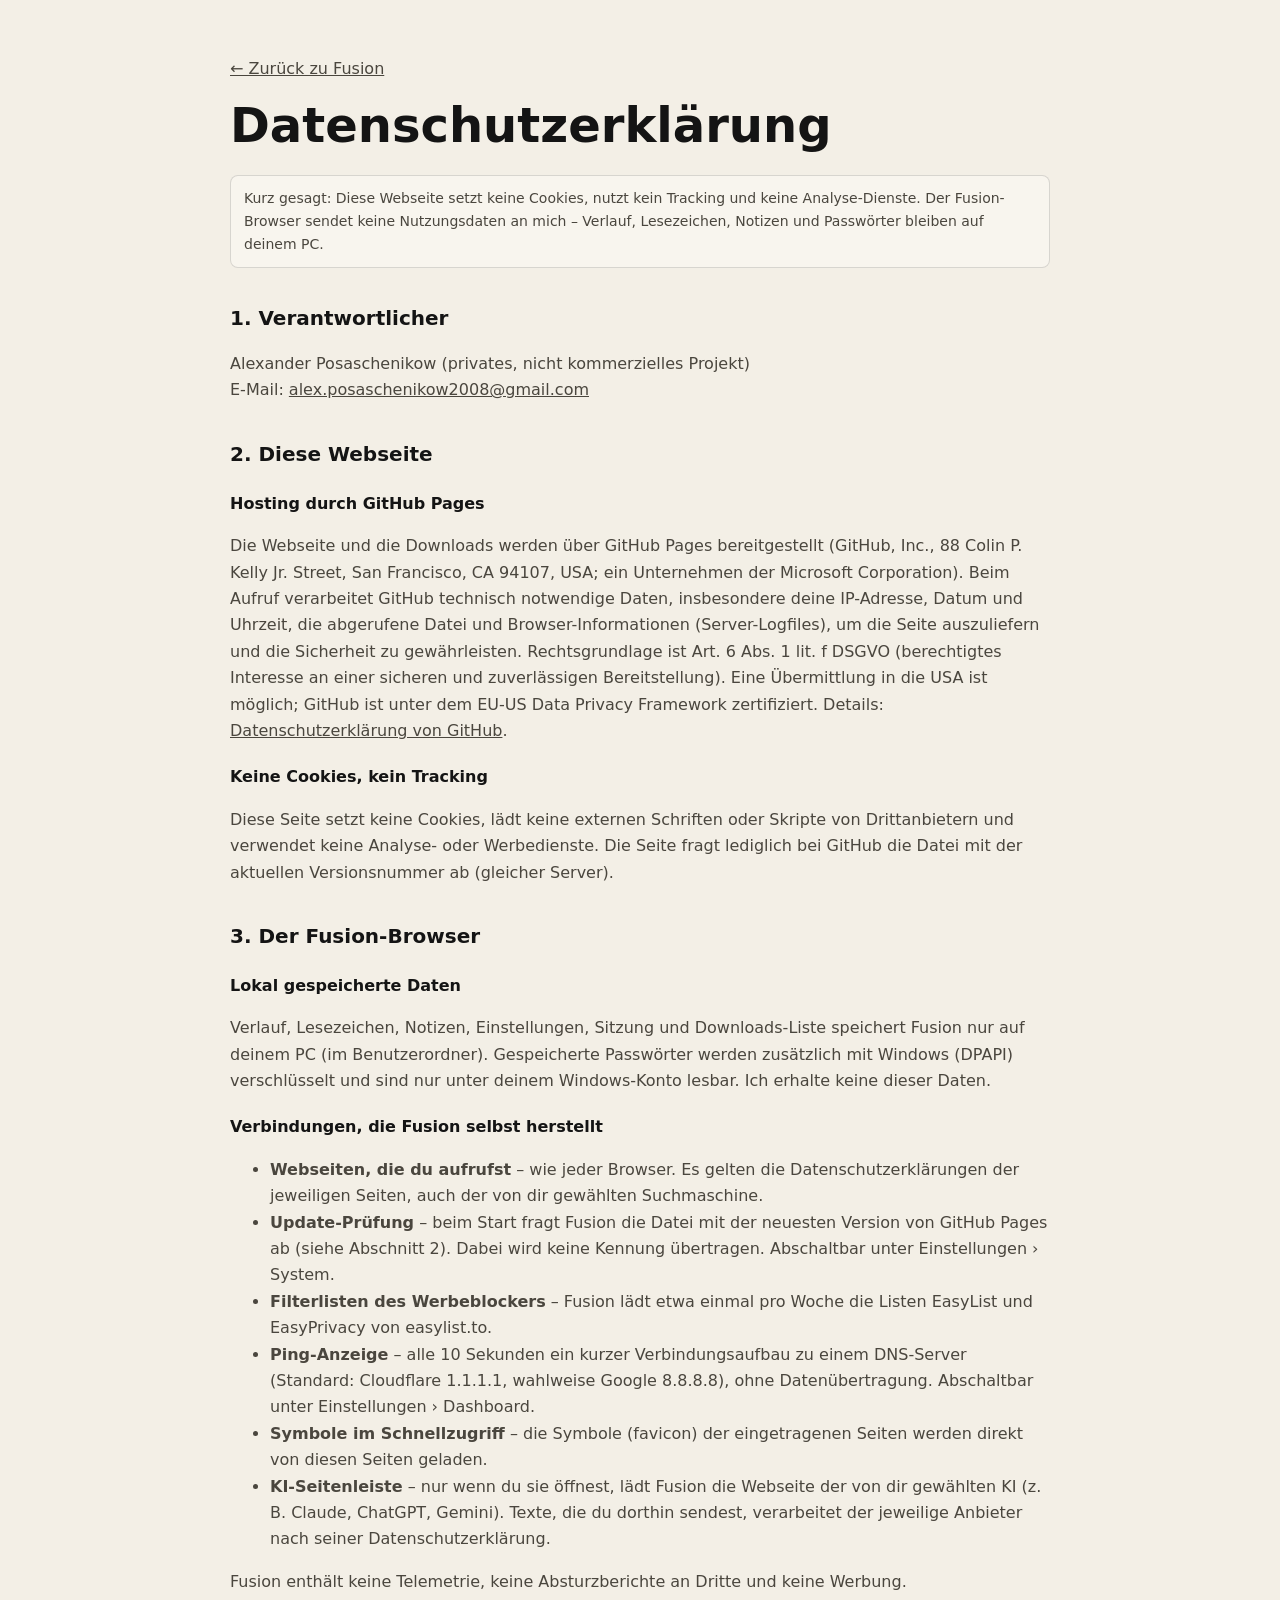
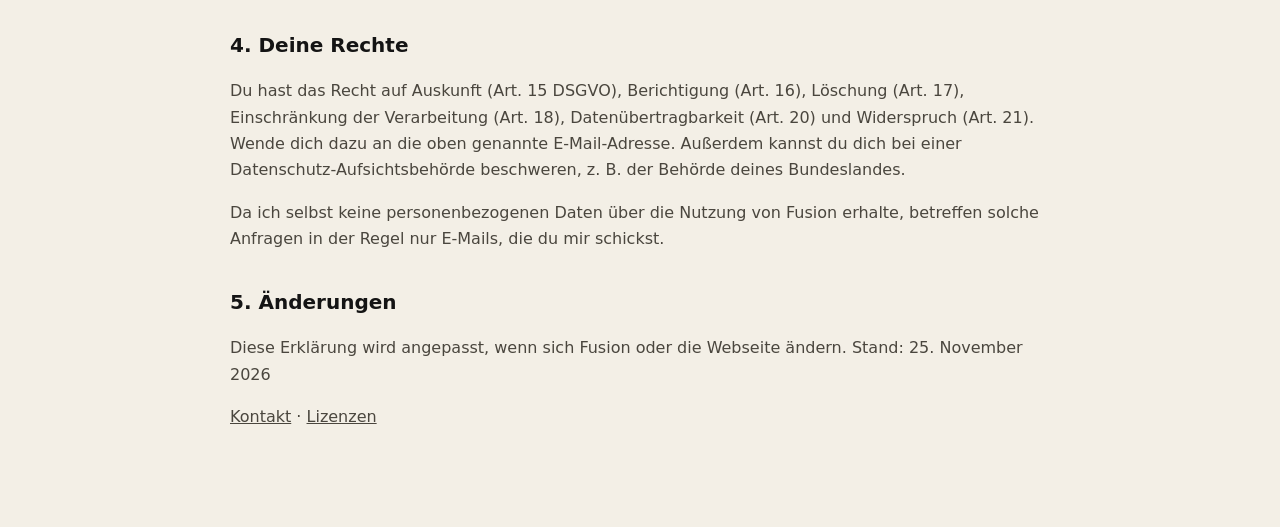
==== datenschutz.html @ 2f81d72d "Fusion Browser 0.5.0: neuer Name, automatische Updates, Kontakt/Datenschutz/Lizenzen" ====
<!doctype html>
<html lang="de">
<head>
<meta charset="utf-8" />
<meta name="viewport" content="width=device-width, initial-scale=1" />
<title>Datenschutz – Fusion Browser</title>
<meta name="robots" content="noindex" />
<link rel="icon" href="assets/favicon.png" />
<link rel="stylesheet" href="legal.css" />
</head>
<body>
<main class="legal">
  <p><a href="./">← Zurück zu Fusion</a></p>
  <h1>Datenschutzerklärung</h1>

  <p class="note">
    Kurz gesagt: Diese Webseite setzt keine Cookies, nutzt kein Tracking und keine Analyse-Dienste.
    Der Fusion-Browser sendet keine Nutzungsdaten an mich – Verlauf, Lesezeichen, Notizen und
    Passwörter bleiben auf deinem PC.
  </p>

  <h2>1. Verantwortlicher</h2>
  <p>
    Alexander Posaschenikow (privates, nicht kommerzielles Projekt)<br />
    E-Mail: <a href="mailto:alex.posaschenikow2008@gmail.com">alex.posaschenikow2008@gmail.com</a>
  </p>

  <h2>2. Diese Webseite</h2>
  <h3>Hosting durch GitHub Pages</h3>
  <p>
    Die Webseite und die Downloads werden über GitHub Pages bereitgestellt (GitHub, Inc., 88 Colin P.
    Kelly Jr. Street, San Francisco, CA 94107, USA; ein Unternehmen der Microsoft Corporation). Beim
    Aufruf verarbeitet GitHub technisch notwendige Daten, insbesondere deine IP-Adresse, Datum und
    Uhrzeit, die abgerufene Datei und Browser-Informationen (Server-Logfiles), um die Seite
    auszuliefern und die Sicherheit zu gewährleisten. Rechtsgrundlage ist Art. 6 Abs. 1 lit. f DSGVO
    (berechtigtes Interesse an einer sicheren und zuverlässigen Bereitstellung). Eine Übermittlung in
    die USA ist möglich; GitHub ist unter dem EU-US Data Privacy Framework zertifiziert. Details:
    <a href="https://docs.github.com/de/site-policy/privacy-policies/github-general-privacy-statement">Datenschutzerklärung von GitHub</a>.
  </p>
  <h3>Keine Cookies, kein Tracking</h3>
  <p>
    Diese Seite setzt keine Cookies, lädt keine externen Schriften oder Skripte von Drittanbietern und
    verwendet keine Analyse- oder Werbedienste. Die Seite fragt lediglich bei GitHub die Datei mit der
    aktuellen Versionsnummer ab (gleicher Server).
  </p>

  <h2>3. Der Fusion-Browser</h2>
  <h3>Lokal gespeicherte Daten</h3>
  <p>
    Verlauf, Lesezeichen, Notizen, Einstellungen, Sitzung und Downloads-Liste speichert Fusion nur auf
    deinem PC (im Benutzerordner). Gespeicherte Passwörter werden zusätzlich mit Windows (DPAPI)
    verschlüsselt und sind nur unter deinem Windows-Konto lesbar. Ich erhalte keine dieser Daten.
  </p>
  <h3>Verbindungen, die Fusion selbst herstellt</h3>
  <ul>
    <li>
      <b>Webseiten, die du aufrufst</b> – wie jeder Browser. Es gelten die Datenschutzerklärungen der
      jeweiligen Seiten, auch der von dir gewählten Suchmaschine.
    </li>
    <li>
      <b>Update-Prüfung</b> – beim Start fragt Fusion die Datei mit der neuesten Version von
      GitHub Pages ab (siehe Abschnitt 2). Dabei wird keine Kennung übertragen. Abschaltbar unter
      Einstellungen › System.
    </li>
    <li>
      <b>Filterlisten des Werbeblockers</b> – Fusion lädt etwa einmal pro Woche die Listen EasyList und
      EasyPrivacy von easylist.to.
    </li>
    <li>
      <b>Ping-Anzeige</b> – alle 10 Sekunden ein kurzer Verbindungsaufbau zu einem DNS-Server
      (Standard: Cloudflare 1.1.1.1, wahlweise Google 8.8.8.8), ohne Datenübertragung. Abschaltbar
      unter Einstellungen › Dashboard.
    </li>
    <li>
      <b>Symbole im Schnellzugriff</b> – die Symbole (favicon) der eingetragenen Seiten werden direkt
      von diesen Seiten geladen.
    </li>
    <li>
      <b>KI-Seitenleiste</b> – nur wenn du sie öffnest, lädt Fusion die Webseite der von dir gewählten
      KI (z. B. Claude, ChatGPT, Gemini). Texte, die du dorthin sendest, verarbeitet der jeweilige
      Anbieter nach seiner Datenschutzerklärung.
    </li>
  </ul>
  <p>
    Fusion enthält keine Telemetrie, keine Absturzberichte an Dritte und keine Werbung.
  </p>

  <h2>4. Deine Rechte</h2>
  <p>
    Du hast das Recht auf Auskunft (Art. 15 DSGVO), Berichtigung (Art. 16), Löschung (Art. 17),
    Einschränkung der Verarbeitung (Art. 18), Datenübertragbarkeit (Art. 20) und Widerspruch
    (Art. 21). Wende dich dazu an die oben genannte E-Mail-Adresse. Außerdem kannst du dich bei einer
    Datenschutz-Aufsichtsbehörde beschweren, z. B. der Behörde deines Bundeslandes.
  </p>
  <p>
    Da ich selbst keine personenbezogenen Daten über die Nutzung von Fusion erhalte, betreffen solche
    Anfragen in der Regel nur E-Mails, die du mir schickst.
  </p>

  <h2>5. Änderungen</h2>
  <p>Diese Erklärung wird angepasst, wenn sich Fusion oder die Webseite ändern. Stand: 25. November 2026</p>

  <p><a href="kontakt.html">Kontakt</a> · <a href="licenses.html">Lizenzen</a></p>
</main>
</body>
</html>
---- legal.css ----
/* Rechtliche Seiten (Impressum, Datenschutz, Lizenzen) – schlicht im Flow-Stil */
:root {
  --paper: #f3efe6;
  --card: #f8f5ee;
  --ink: #141414;
  --text-2: #4a463e;
  --line: rgba(20, 20, 20, 0.14);
  color-scheme: light;
}
@media (prefers-color-scheme: dark) {
  :root {
    --paper: #121212;
    --card: #1b1b1b;
    --ink: #efebe2;
    --text-2: #b9b4a8;
    --line: rgba(239, 235, 226, 0.14);
    color-scheme: dark;
  }
}
* {
  box-sizing: border-box;
}
body {
  margin: 0;
  background: var(--paper);
  color: var(--ink);
  font: 16px/1.65 'Segoe UI Variable Text', 'Segoe UI', Inter, system-ui, -apple-system, sans-serif;
}
.legal {
  width: min(820px, 100% - 32px);
  margin: 0 auto;
  padding: 40px 0 80px;
}
.legal h1 {
  font: 800 clamp(34px, 6vw, 48px) / 1.05 'Segoe UI Variable Display', 'Segoe UI', system-ui, sans-serif;
  margin: 18px 0 24px;
}
.legal h2 {
  margin: 34px 0 8px;
  font-size: 20px;
}
.legal h3 {
  margin: 20px 0 6px;
  font-size: 16px;
}
.legal p,
.legal li {
  color: var(--text-2);
}
.legal a {
  color: inherit;
}
.legal table {
  width: 100%;
  border-collapse: collapse;
  font-size: 14px;
}
.legal th,
.legal td {
  padding: 6px 8px;
  border-bottom: 1px solid var(--line);
  text-align: left;
  vertical-align: top;
}
.legal .note {
  padding: 12px 14px;
  border-radius: 8px;
  background: var(--card);
  box-shadow: inset 0 0 0 1px var(--line);
  font-size: 14px;
}
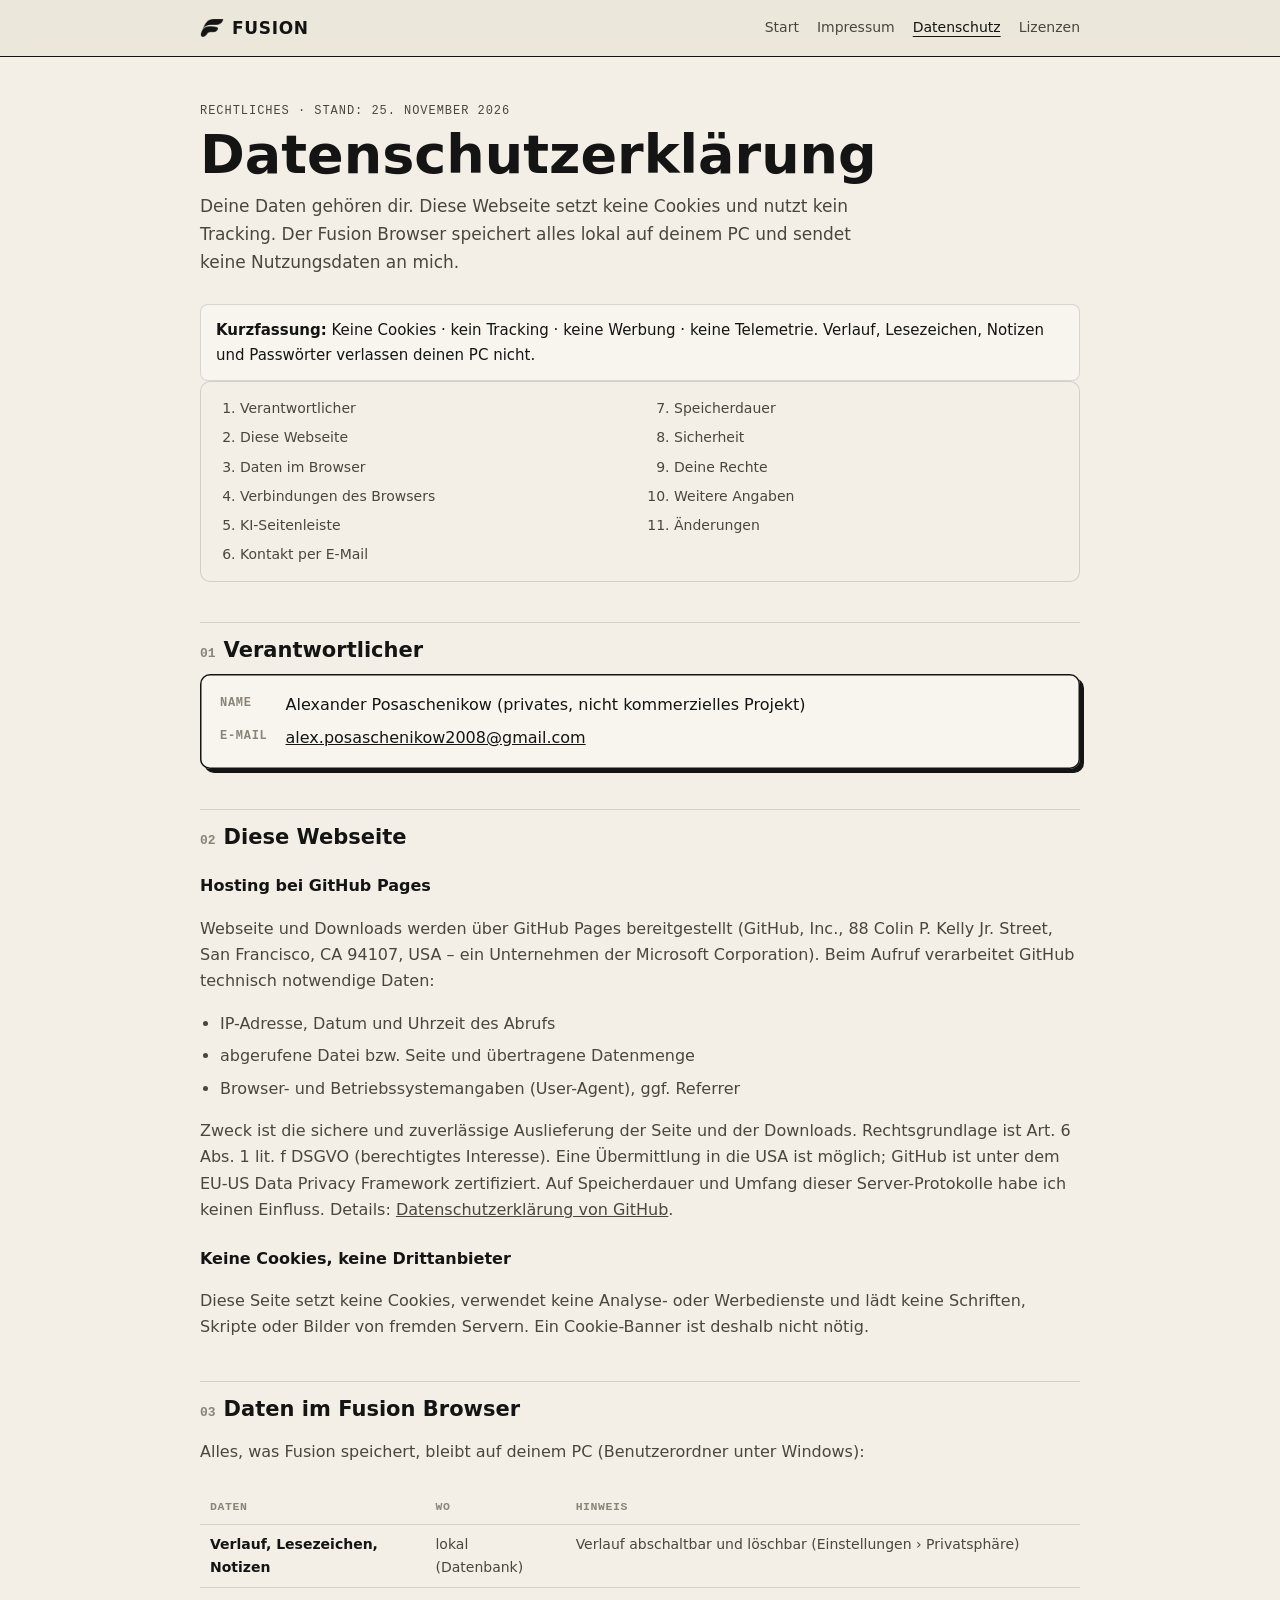
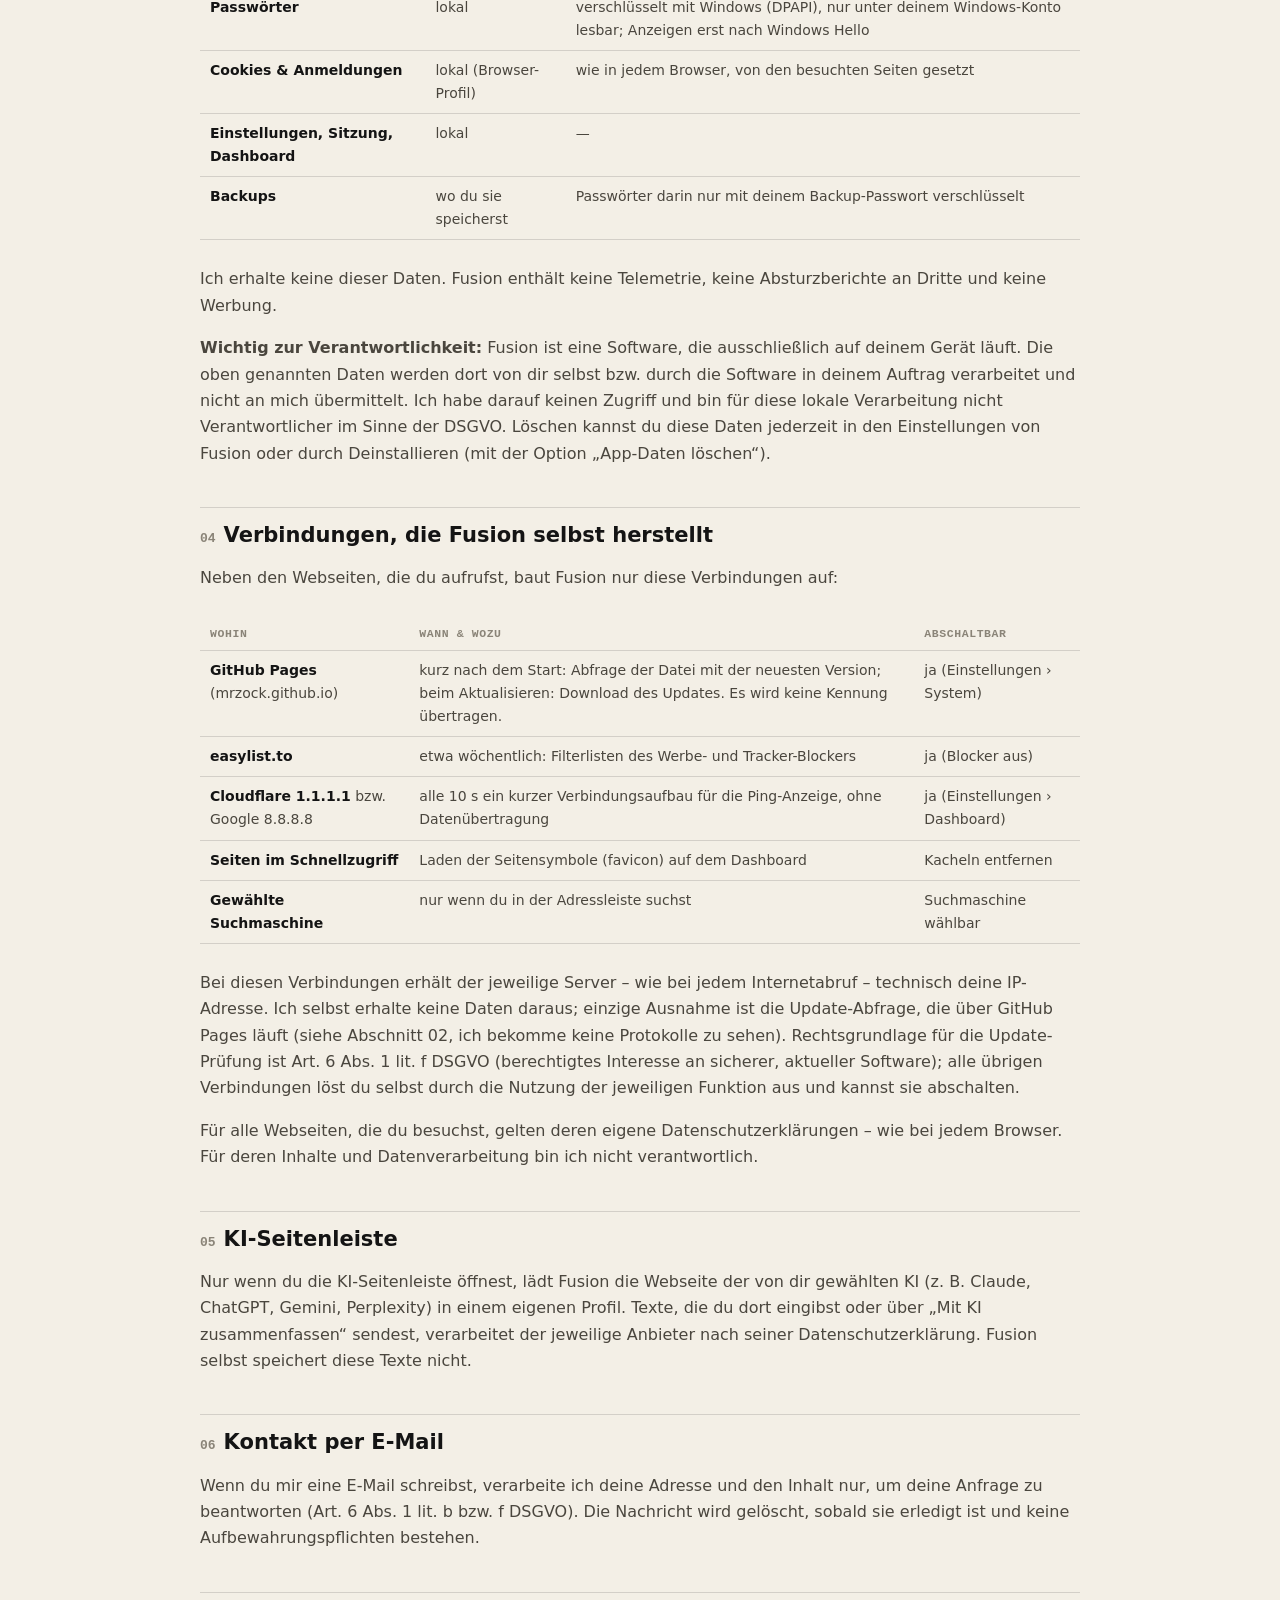
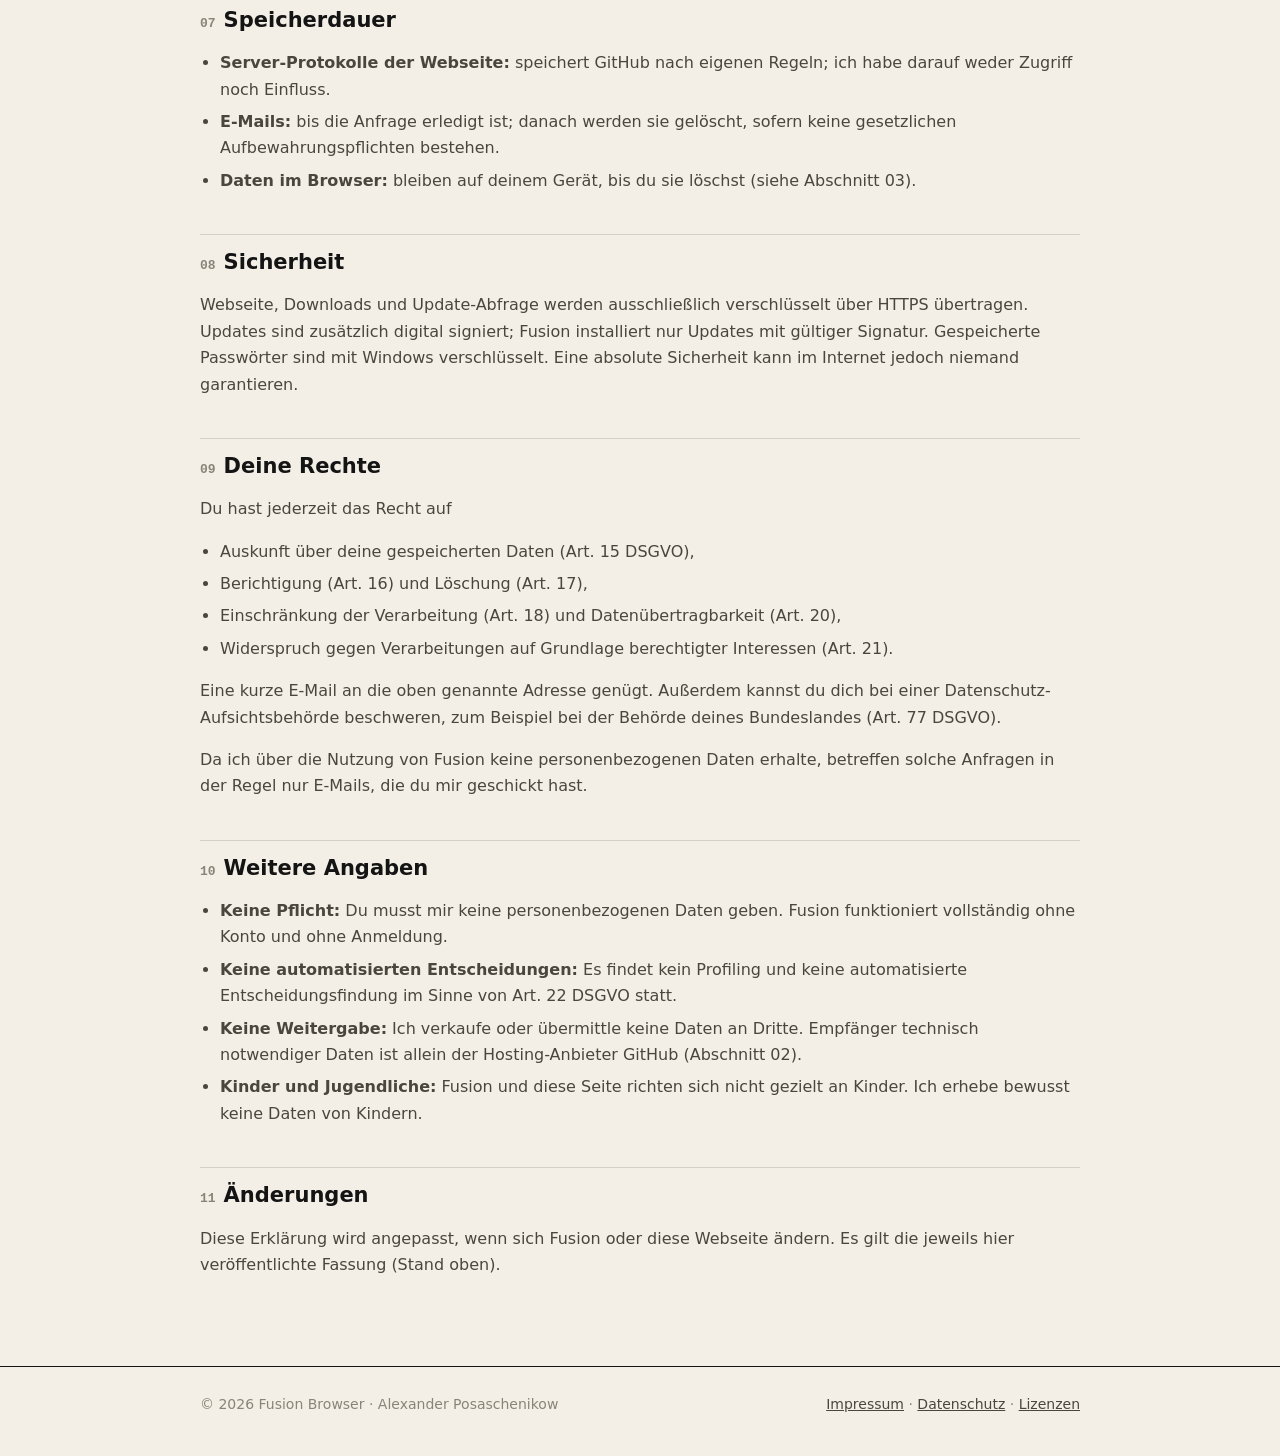
==== commit caf3acd7: "Impressum, Datenschutz und Lizenzen im Seitenstil; Fusion-Bilder" ====
--- a/datenschutz.html
+++ b/datenschutz.html
@@ -4,103 +4,204 @@
 <meta charset="utf-8" />
 <meta name="viewport" content="width=device-width, initial-scale=1" />
 <title>Datenschutz – Fusion Browser</title>
-<meta name="robots" content="noindex" />
 <link rel="icon" href="assets/favicon.png" />
 <link rel="stylesheet" href="legal.css" />
 </head>
 <body>
-<main class="legal">
-  <p><a href="./">← Zurück zu Fusion</a></p>
+<nav class="top">
+  <div class="wrap">
+    <a class="brand" href="./"><img class="mark" src="assets/fusion-mark.png" alt="" />FUSION</a>
+    <div class="links">
+      <a href="./">Start</a>
+      <a href="kontakt.html">Impressum</a>
+      <a href="datenschutz.html" aria-current="page">Datenschutz</a>
+      <a href="licenses.html">Lizenzen</a>
+    </div>
+  </div>
+</nav>
+
+<main class="legal wrap">
+  <p class="eyebrow">Rechtliches · Stand: 25. November 2026</p>
   <h1>Datenschutzerklärung</h1>
-
-  <p class="note">
-    Kurz gesagt: Diese Webseite setzt keine Cookies, nutzt kein Tracking und keine Analyse-Dienste.
-    Der Fusion-Browser sendet keine Nutzungsdaten an mich – Verlauf, Lesezeichen, Notizen und
-    Passwörter bleiben auf deinem PC.
-  </p>
-
-  <h2>1. Verantwortlicher</h2>
-  <p>
-    Alexander Posaschenikow (privates, nicht kommerzielles Projekt)<br />
-    E-Mail: <a href="mailto:alex.posaschenikow2008@gmail.com">alex.posaschenikow2008@gmail.com</a>
-  </p>
-
-  <h2>2. Diese Webseite</h2>
-  <h3>Hosting durch GitHub Pages</h3>
-  <p>
-    Die Webseite und die Downloads werden über GitHub Pages bereitgestellt (GitHub, Inc., 88 Colin P.
-    Kelly Jr. Street, San Francisco, CA 94107, USA; ein Unternehmen der Microsoft Corporation). Beim
-    Aufruf verarbeitet GitHub technisch notwendige Daten, insbesondere deine IP-Adresse, Datum und
-    Uhrzeit, die abgerufene Datei und Browser-Informationen (Server-Logfiles), um die Seite
-    auszuliefern und die Sicherheit zu gewährleisten. Rechtsgrundlage ist Art. 6 Abs. 1 lit. f DSGVO
-    (berechtigtes Interesse an einer sicheren und zuverlässigen Bereitstellung). Eine Übermittlung in
-    die USA ist möglich; GitHub ist unter dem EU-US Data Privacy Framework zertifiziert. Details:
+  <p class="lead">
+    Deine Daten gehören dir. Diese Webseite setzt keine Cookies und nutzt kein Tracking. Der Fusion
+    Browser speichert alles lokal auf deinem PC und sendet keine Nutzungsdaten an mich.
+  </p>
+
+  <div class="note">
+    <b>Kurzfassung:</b> Keine Cookies · kein Tracking · keine Werbung · keine Telemetrie.
+    Verlauf, Lesezeichen, Notizen und Passwörter verlassen deinen PC nicht.
+  </div>
+
+  <nav class="toc" aria-label="Inhalt">
+    <ol>
+      <li><a href="#verantwortlich">Verantwortlicher</a></li>
+      <li><a href="#webseite">Diese Webseite</a></li>
+      <li><a href="#lokal">Daten im Browser</a></li>
+      <li><a href="#verbindungen">Verbindungen des Browsers</a></li>
+      <li><a href="#ki">KI-Seitenleiste</a></li>
+      <li><a href="#kontakt">Kontakt per E-Mail</a></li>
+      <li><a href="#dauer">Speicherdauer</a></li>
+      <li><a href="#sicherheit">Sicherheit</a></li>
+      <li><a href="#rechte">Deine Rechte</a></li>
+      <li><a href="#weiteres">Weitere Angaben</a></li>
+      <li><a href="#aenderungen">Änderungen</a></li>
+    </ol>
+  </nav>
+
+  <h2 id="verantwortlich"><span class="n">01</span>Verantwortlicher</h2>
+  <div class="card">
+    <dl class="facts">
+      <dt>Name</dt>
+      <dd>Alexander Posaschenikow (privates, nicht kommerzielles Projekt)</dd>
+      <dt>E-Mail</dt>
+      <dd><a href="mailto:alex.posaschenikow2008@gmail.com">alex.posaschenikow2008@gmail.com</a></dd>
+    </dl>
+  </div>
+
+  <h2 id="webseite"><span class="n">02</span>Diese Webseite</h2>
+  <h3>Hosting bei GitHub Pages</h3>
+  <p>
+    Webseite und Downloads werden über GitHub Pages bereitgestellt (GitHub, Inc., 88 Colin P. Kelly Jr.
+    Street, San Francisco, CA 94107, USA – ein Unternehmen der Microsoft Corporation). Beim Aufruf
+    verarbeitet GitHub technisch notwendige Daten:
+  </p>
+  <ul>
+    <li>IP-Adresse, Datum und Uhrzeit des Abrufs</li>
+    <li>abgerufene Datei bzw. Seite und übertragene Datenmenge</li>
+    <li>Browser- und Betriebssystemangaben (User-Agent), ggf. Referrer</li>
+  </ul>
+  <p>
+    Zweck ist die sichere und zuverlässige Auslieferung der Seite und der Downloads. Rechtsgrundlage ist
+    Art. 6 Abs. 1 lit. f DSGVO (berechtigtes Interesse). Eine Übermittlung in die USA ist möglich; GitHub
+    ist unter dem EU-US Data Privacy Framework zertifiziert. Auf Speicherdauer und Umfang dieser
+    Server-Protokolle habe ich keinen Einfluss. Details:
     <a href="https://docs.github.com/de/site-policy/privacy-policies/github-general-privacy-statement">Datenschutzerklärung von GitHub</a>.
   </p>
-  <h3>Keine Cookies, kein Tracking</h3>
-  <p>
-    Diese Seite setzt keine Cookies, lädt keine externen Schriften oder Skripte von Drittanbietern und
-    verwendet keine Analyse- oder Werbedienste. Die Seite fragt lediglich bei GitHub die Datei mit der
-    aktuellen Versionsnummer ab (gleicher Server).
-  </p>
-
-  <h2>3. Der Fusion-Browser</h2>
-  <h3>Lokal gespeicherte Daten</h3>
-  <p>
-    Verlauf, Lesezeichen, Notizen, Einstellungen, Sitzung und Downloads-Liste speichert Fusion nur auf
-    deinem PC (im Benutzerordner). Gespeicherte Passwörter werden zusätzlich mit Windows (DPAPI)
-    verschlüsselt und sind nur unter deinem Windows-Konto lesbar. Ich erhalte keine dieser Daten.
-  </p>
-  <h3>Verbindungen, die Fusion selbst herstellt</h3>
-  <ul>
-    <li>
-      <b>Webseiten, die du aufrufst</b> – wie jeder Browser. Es gelten die Datenschutzerklärungen der
-      jeweiligen Seiten, auch der von dir gewählten Suchmaschine.
-    </li>
-    <li>
-      <b>Update-Prüfung</b> – beim Start fragt Fusion die Datei mit der neuesten Version von
-      GitHub Pages ab (siehe Abschnitt 2). Dabei wird keine Kennung übertragen. Abschaltbar unter
-      Einstellungen › System.
-    </li>
-    <li>
-      <b>Filterlisten des Werbeblockers</b> – Fusion lädt etwa einmal pro Woche die Listen EasyList und
-      EasyPrivacy von easylist.to.
-    </li>
-    <li>
-      <b>Ping-Anzeige</b> – alle 10 Sekunden ein kurzer Verbindungsaufbau zu einem DNS-Server
-      (Standard: Cloudflare 1.1.1.1, wahlweise Google 8.8.8.8), ohne Datenübertragung. Abschaltbar
-      unter Einstellungen › Dashboard.
-    </li>
-    <li>
-      <b>Symbole im Schnellzugriff</b> – die Symbole (favicon) der eingetragenen Seiten werden direkt
-      von diesen Seiten geladen.
-    </li>
-    <li>
-      <b>KI-Seitenleiste</b> – nur wenn du sie öffnest, lädt Fusion die Webseite der von dir gewählten
-      KI (z. B. Claude, ChatGPT, Gemini). Texte, die du dorthin sendest, verarbeitet der jeweilige
-      Anbieter nach seiner Datenschutzerklärung.
-    </li>
-  </ul>
-  <p>
-    Fusion enthält keine Telemetrie, keine Absturzberichte an Dritte und keine Werbung.
-  </p>
-
-  <h2>4. Deine Rechte</h2>
-  <p>
-    Du hast das Recht auf Auskunft (Art. 15 DSGVO), Berichtigung (Art. 16), Löschung (Art. 17),
-    Einschränkung der Verarbeitung (Art. 18), Datenübertragbarkeit (Art. 20) und Widerspruch
-    (Art. 21). Wende dich dazu an die oben genannte E-Mail-Adresse. Außerdem kannst du dich bei einer
-    Datenschutz-Aufsichtsbehörde beschweren, z. B. der Behörde deines Bundeslandes.
-  </p>
-  <p>
-    Da ich selbst keine personenbezogenen Daten über die Nutzung von Fusion erhalte, betreffen solche
-    Anfragen in der Regel nur E-Mails, die du mir schickst.
-  </p>
-
-  <h2>5. Änderungen</h2>
-  <p>Diese Erklärung wird angepasst, wenn sich Fusion oder die Webseite ändern. Stand: 25. November 2026</p>
-
-  <p><a href="kontakt.html">Kontakt</a> · <a href="licenses.html">Lizenzen</a></p>
+  <h3>Keine Cookies, keine Drittanbieter</h3>
+  <p>
+    Diese Seite setzt keine Cookies, verwendet keine Analyse- oder Werbedienste und lädt keine Schriften,
+    Skripte oder Bilder von fremden Servern. Ein Cookie-Banner ist deshalb nicht nötig.
+  </p>
+
+  <h2 id="lokal"><span class="n">03</span>Daten im Fusion Browser</h2>
+  <p>Alles, was Fusion speichert, bleibt auf deinem PC (Benutzerordner unter Windows):</p>
+  <div class="table-scroll">
+    <table>
+      <thead><tr><th>Daten</th><th>Wo</th><th>Hinweis</th></tr></thead>
+      <tbody>
+        <tr><td><b>Verlauf, Lesezeichen, Notizen</b></td><td>lokal (Datenbank)</td><td>Verlauf abschaltbar und löschbar (Einstellungen › Privatsphäre)</td></tr>
+        <tr><td><b>Passwörter</b></td><td>lokal</td><td>verschlüsselt mit Windows (DPAPI), nur unter deinem Windows-Konto lesbar; Anzeigen erst nach Windows Hello</td></tr>
+        <tr><td><b>Cookies &amp; Anmeldungen</b></td><td>lokal (Browser-Profil)</td><td>wie in jedem Browser, von den besuchten Seiten gesetzt</td></tr>
+        <tr><td><b>Einstellungen, Sitzung, Dashboard</b></td><td>lokal</td><td>—</td></tr>
+        <tr><td><b>Backups</b></td><td>wo du sie speicherst</td><td>Passwörter darin nur mit deinem Backup-Passwort verschlüsselt</td></tr>
+      </tbody>
+    </table>
+  </div>
+  <p>Ich erhalte keine dieser Daten. Fusion enthält keine Telemetrie, keine Absturzberichte an Dritte und keine Werbung.</p>
+  <p>
+    <b>Wichtig zur Verantwortlichkeit:</b> Fusion ist eine Software, die ausschließlich auf deinem Gerät
+    läuft. Die oben genannten Daten werden dort von dir selbst bzw. durch die Software in deinem Auftrag
+    verarbeitet und nicht an mich übermittelt. Ich habe darauf keinen Zugriff und bin für diese lokale
+    Verarbeitung nicht Verantwortlicher im Sinne der DSGVO. Löschen kannst du diese Daten jederzeit in den
+    Einstellungen von Fusion oder durch Deinstallieren (mit der Option „App-Daten löschen“).
+  </p>
+
+  <h2 id="verbindungen"><span class="n">04</span>Verbindungen, die Fusion selbst herstellt</h2>
+  <p>Neben den Webseiten, die du aufrufst, baut Fusion nur diese Verbindungen auf:</p>
+  <div class="table-scroll">
+    <table>
+      <thead><tr><th>Wohin</th><th>Wann &amp; wozu</th><th>Abschaltbar</th></tr></thead>
+      <tbody>
+        <tr><td><b>GitHub Pages</b> (mrzock.github.io)</td><td>kurz nach dem Start: Abfrage der Datei mit der neuesten Version; beim Aktualisieren: Download des Updates. Es wird keine Kennung übertragen.</td><td>ja (Einstellungen › System)</td></tr>
+        <tr><td><b>easylist.to</b></td><td>etwa wöchentlich: Filterlisten des Werbe- und Tracker-Blockers</td><td>ja (Blocker aus)</td></tr>
+        <tr><td><b>Cloudflare 1.1.1.1</b> bzw. Google 8.8.8.8</td><td>alle 10 s ein kurzer Verbindungsaufbau für die Ping-Anzeige, ohne Datenübertragung</td><td>ja (Einstellungen › Dashboard)</td></tr>
+        <tr><td><b>Seiten im Schnellzugriff</b></td><td>Laden der Seitensymbole (favicon) auf dem Dashboard</td><td>Kacheln entfernen</td></tr>
+        <tr><td><b>Gewählte Suchmaschine</b></td><td>nur wenn du in der Adressleiste suchst</td><td>Suchmaschine wählbar</td></tr>
+      </tbody>
+    </table>
+  </div>
+  <p>
+    Bei diesen Verbindungen erhält der jeweilige Server – wie bei jedem Internetabruf – technisch deine
+    IP-Adresse. Ich selbst erhalte keine Daten daraus; einzige Ausnahme ist die Update-Abfrage, die über
+    GitHub Pages läuft (siehe Abschnitt 02, ich bekomme keine Protokolle zu sehen). Rechtsgrundlage für
+    die Update-Prüfung ist Art. 6 Abs. 1 lit. f DSGVO (berechtigtes Interesse an sicherer, aktueller
+    Software); alle übrigen Verbindungen löst du selbst durch die Nutzung der jeweiligen Funktion aus
+    und kannst sie abschalten.
+  </p>
+  <p>
+    Für alle Webseiten, die du besuchst, gelten deren eigene Datenschutzerklärungen – wie bei jedem
+    Browser. Für deren Inhalte und Datenverarbeitung bin ich nicht verantwortlich.
+  </p>
+
+  <h2 id="ki"><span class="n">05</span>KI-Seitenleiste</h2>
+  <p>
+    Nur wenn du die KI-Seitenleiste öffnest, lädt Fusion die Webseite der von dir gewählten KI (z. B.
+    Claude, ChatGPT, Gemini, Perplexity) in einem eigenen Profil. Texte, die du dort eingibst oder über
+    „Mit KI zusammenfassen“ sendest, verarbeitet der jeweilige Anbieter nach seiner Datenschutzerklärung.
+    Fusion selbst speichert diese Texte nicht.
+  </p>
+
+  <h2 id="kontakt"><span class="n">06</span>Kontakt per E-Mail</h2>
+  <p>
+    Wenn du mir eine E-Mail schreibst, verarbeite ich deine Adresse und den Inhalt nur, um deine Anfrage
+    zu beantworten (Art. 6 Abs. 1 lit. b bzw. f DSGVO). Die Nachricht wird gelöscht, sobald sie erledigt
+    ist und keine Aufbewahrungspflichten bestehen.
+  </p>
+
+  <h2 id="dauer"><span class="n">07</span>Speicherdauer</h2>
+  <ul>
+    <li><b>Server-Protokolle der Webseite:</b> speichert GitHub nach eigenen Regeln; ich habe darauf weder Zugriff noch Einfluss.</li>
+    <li><b>E-Mails:</b> bis die Anfrage erledigt ist; danach werden sie gelöscht, sofern keine gesetzlichen Aufbewahrungspflichten bestehen.</li>
+    <li><b>Daten im Browser:</b> bleiben auf deinem Gerät, bis du sie löschst (siehe Abschnitt 03).</li>
+  </ul>
+
+  <h2 id="sicherheit"><span class="n">08</span>Sicherheit</h2>
+  <p>
+    Webseite, Downloads und Update-Abfrage werden ausschließlich verschlüsselt über HTTPS übertragen.
+    Updates sind zusätzlich digital signiert; Fusion installiert nur Updates mit gültiger Signatur.
+    Gespeicherte Passwörter sind mit Windows verschlüsselt. Eine absolute Sicherheit kann im Internet
+    jedoch niemand garantieren.
+  </p>
+
+  <h2 id="rechte"><span class="n">09</span>Deine Rechte</h2>
+  <p>Du hast jederzeit das Recht auf</p>
+  <ul>
+    <li>Auskunft über deine gespeicherten Daten (Art. 15 DSGVO),</li>
+    <li>Berichtigung (Art. 16) und Löschung (Art. 17),</li>
+    <li>Einschränkung der Verarbeitung (Art. 18) und Datenübertragbarkeit (Art. 20),</li>
+    <li>Widerspruch gegen Verarbeitungen auf Grundlage berechtigter Interessen (Art. 21).</li>
+  </ul>
+  <p>
+    Eine kurze E-Mail an die oben genannte Adresse genügt. Außerdem kannst du dich bei einer
+    Datenschutz-Aufsichtsbehörde beschweren, zum Beispiel bei der Behörde deines Bundeslandes
+    (Art. 77 DSGVO).
+  </p>
+  <p>
+    Da ich über die Nutzung von Fusion keine personenbezogenen Daten erhalte, betreffen solche Anfragen
+    in der Regel nur E-Mails, die du mir geschickt hast.
+  </p>
+
+  <h2 id="weiteres"><span class="n">10</span>Weitere Angaben</h2>
+  <ul>
+    <li><b>Keine Pflicht:</b> Du musst mir keine personenbezogenen Daten geben. Fusion funktioniert vollständig ohne Konto und ohne Anmeldung.</li>
+    <li><b>Keine automatisierten Entscheidungen:</b> Es findet kein Profiling und keine automatisierte Entscheidungsfindung im Sinne von Art. 22 DSGVO statt.</li>
+    <li><b>Keine Weitergabe:</b> Ich verkaufe oder übermittle keine Daten an Dritte. Empfänger technisch notwendiger Daten ist allein der Hosting-Anbieter GitHub (Abschnitt 02).</li>
+    <li><b>Kinder und Jugendliche:</b> Fusion und diese Seite richten sich nicht gezielt an Kinder. Ich erhebe bewusst keine Daten von Kindern.</li>
+  </ul>
+
+  <h2 id="aenderungen"><span class="n">11</span>Änderungen</h2>
+  <p>
+    Diese Erklärung wird angepasst, wenn sich Fusion oder diese Webseite ändern. Es gilt die jeweils
+    hier veröffentlichte Fassung (Stand oben).
+  </p>
 </main>
+
+<footer>
+  <div class="wrap">
+    <span>© 2026 Fusion Browser · Alexander Posaschenikow</span>
+    <span><a href="kontakt.html">Impressum</a> · <a href="datenschutz.html">Datenschutz</a> · <a href="licenses.html">Lizenzen</a></span>
+  </div>
+</footer>
 </body>
 </html>
--- a/legal.css
+++ b/legal.css
@@ -1,71 +1,257 @@
-/* Rechtliche Seiten (Impressum, Datenschutz, Lizenzen) – schlicht im Flow-Stil */
+/* Rechtliche Seiten (Impressum, Datenschutz, Lizenzen) im Fusion-Stil „Paper & Ink“ */
 :root {
   --paper: #f3efe6;
+  --paper-2: #ebe6da;
   --card: #f8f5ee;
   --ink: #141414;
   --text-2: #4a463e;
+  --text-3: #8a8478;
   --line: rgba(20, 20, 20, 0.14);
+  --font: 'Segoe UI Variable Text', 'Segoe UI', Inter, system-ui, -apple-system, sans-serif;
+  --display: 'Segoe UI Variable Display', 'Segoe UI', Inter, system-ui, -apple-system, sans-serif;
+  --mono: 'Cascadia Mono', Consolas, 'SFMono-Regular', Menlo, monospace;
   color-scheme: light;
 }
 @media (prefers-color-scheme: dark) {
   :root {
     --paper: #121212;
+    --paper-2: #0c0c0c;
     --card: #1b1b1b;
     --ink: #efebe2;
     --text-2: #b9b4a8;
+    --text-3: #7d786e;
     --line: rgba(239, 235, 226, 0.14);
     color-scheme: dark;
   }
+  .mark {
+    filter: invert(1);
+  }
 }
 * {
   box-sizing: border-box;
 }
+html {
+  scroll-behavior: smooth;
+}
 body {
   margin: 0;
   background: var(--paper);
   color: var(--ink);
-  font: 16px/1.65 'Segoe UI Variable Text', 'Segoe UI', Inter, system-ui, -apple-system, sans-serif;
-}
+  font: 16px/1.65 var(--font);
+  -webkit-font-smoothing: antialiased;
+}
+a {
+  color: inherit;
+}
+.wrap {
+  width: min(880px, 100% - 32px);
+  margin: 0 auto;
+}
+
+/* Kopfleiste wie auf der Startseite */
+nav.top {
+  position: sticky;
+  top: 0;
+  z-index: 10;
+  background: color-mix(in srgb, var(--paper-2) 92%, transparent);
+  backdrop-filter: blur(10px);
+  border-bottom: 1px solid var(--ink);
+}
+nav.top .wrap {
+  display: flex;
+  align-items: center;
+  gap: 18px;
+  height: 56px;
+}
+.brand {
+  display: flex;
+  align-items: center;
+  gap: 8px;
+  text-decoration: none;
+  font: 800 17px/1 var(--display);
+  letter-spacing: 0.04em;
+}
+.brand img {
+  width: 24px;
+  height: 24px;
+}
+nav.top .links {
+  display: flex;
+  gap: 18px;
+  margin-left: auto;
+  font-size: 14px;
+}
+nav.top .links a {
+  text-decoration: none;
+  color: var(--text-2);
+}
+nav.top .links a:hover,
+nav.top .links a[aria-current='page'] {
+  color: var(--ink);
+  text-decoration: underline;
+  text-underline-offset: 4px;
+}
+
+/* Inhalt */
 .legal {
-  width: min(820px, 100% - 32px);
-  margin: 0 auto;
-  padding: 40px 0 80px;
+  padding: 48px 0 72px;
+}
+.eyebrow {
+  margin: 0;
+  font: 12px/1 var(--mono);
+  letter-spacing: 0.08em;
+  text-transform: uppercase;
+  color: var(--text-3);
 }
 .legal h1 {
-  font: 800 clamp(34px, 6vw, 48px) / 1.05 'Segoe UI Variable Display', 'Segoe UI', system-ui, sans-serif;
-  margin: 18px 0 24px;
+  margin: 10px 0 8px;
+  font: 800 clamp(36px, 6vw, 54px) / 1.05 var(--display);
+}
+.lead {
+  margin: 0 0 28px;
+  max-width: 62ch;
+  font-size: 17px;
+  color: var(--text-2);
 }
 .legal h2 {
-  margin: 34px 0 8px;
-  font-size: 20px;
+  margin: 40px 0 10px;
+  padding-top: 14px;
+  border-top: 1px solid var(--line);
+  font: 700 21px/1.3 var(--display);
+}
+.legal h2 .n {
+  font: 600 13px/1 var(--mono);
+  color: var(--text-3);
+  margin-right: 8px;
 }
 .legal h3 {
-  margin: 20px 0 6px;
+  margin: 22px 0 6px;
   font-size: 16px;
 }
 .legal p,
-.legal li {
-  color: var(--text-2);
-}
-.legal a {
-  color: inherit;
-}
+.legal li,
+.legal td {
+  color: var(--text-2);
+}
+.legal ul {
+  padding-left: 20px;
+}
+.legal li + li {
+  margin-top: 6px;
+}
+
+/* Karten */
+.card {
+  padding: 18px 20px;
+  border-radius: 10px;
+  background: var(--card);
+  box-shadow: inset 0 0 0 1.5px var(--ink), 4px 4px 0 var(--ink);
+}
+.card p {
+  margin: 0;
+}
+.card + .card {
+  margin-top: 16px;
+}
+.facts {
+  display: grid;
+  grid-template-columns: max-content 1fr;
+  gap: 6px 18px;
+  margin: 0;
+}
+.facts dt {
+  font: 600 12px/1.9 var(--mono);
+  letter-spacing: 0.06em;
+  text-transform: uppercase;
+  color: var(--text-3);
+}
+.facts dd {
+  margin: 0;
+  color: var(--ink);
+}
+.note {
+  padding: 14px 16px;
+  border-radius: 8px;
+  background: var(--card);
+  box-shadow: inset 0 0 0 1px var(--line);
+  font-size: 15px;
+}
+.note b {
+  color: var(--ink);
+}
+
+/* Inhaltsverzeichnis */
+.toc {
+  margin: 0 0 8px;
+  padding: 16px 20px;
+  border-radius: 10px;
+  box-shadow: inset 0 0 0 1px var(--line);
+  columns: 2 220px;
+  column-gap: 28px;
+  font-size: 14px;
+}
+.toc ol {
+  margin: 0;
+  padding-left: 20px;
+}
+.toc a {
+  text-decoration: none;
+  color: var(--text-2);
+}
+.toc a:hover {
+  color: var(--ink);
+  text-decoration: underline;
+}
+
+/* Tabellen */
 .legal table {
   width: 100%;
   border-collapse: collapse;
   font-size: 14px;
+  margin: 10px 0;
+}
+.legal th {
+  font: 600 11.5px/1.4 var(--mono);
+  letter-spacing: 0.05em;
+  text-transform: uppercase;
+  color: var(--text-3);
 }
 .legal th,
 .legal td {
-  padding: 6px 8px;
+  padding: 8px 10px;
   border-bottom: 1px solid var(--line);
   text-align: left;
   vertical-align: top;
 }
-.legal .note {
-  padding: 12px 14px;
-  border-radius: 8px;
-  background: var(--card);
-  box-shadow: inset 0 0 0 1px var(--line);
-  font-size: 14px;
-}
+.legal td b {
+  color: var(--ink);
+}
+.table-scroll {
+  overflow-x: auto;
+}
+
+/* Fußzeile */
+footer {
+  padding: 26px 0 40px;
+  border-top: 1px solid var(--ink);
+  color: var(--text-3);
+  font-size: 14px;
+}
+footer .wrap {
+  display: flex;
+  flex-wrap: wrap;
+  gap: 16px;
+  justify-content: space-between;
+}
+footer a {
+  color: var(--text-2);
+}
+@media (max-width: 640px) {
+  nav.top .links {
+    gap: 12px;
+    font-size: 13px;
+  }
+  .facts {
+    grid-template-columns: 1fr;
+  }
+}
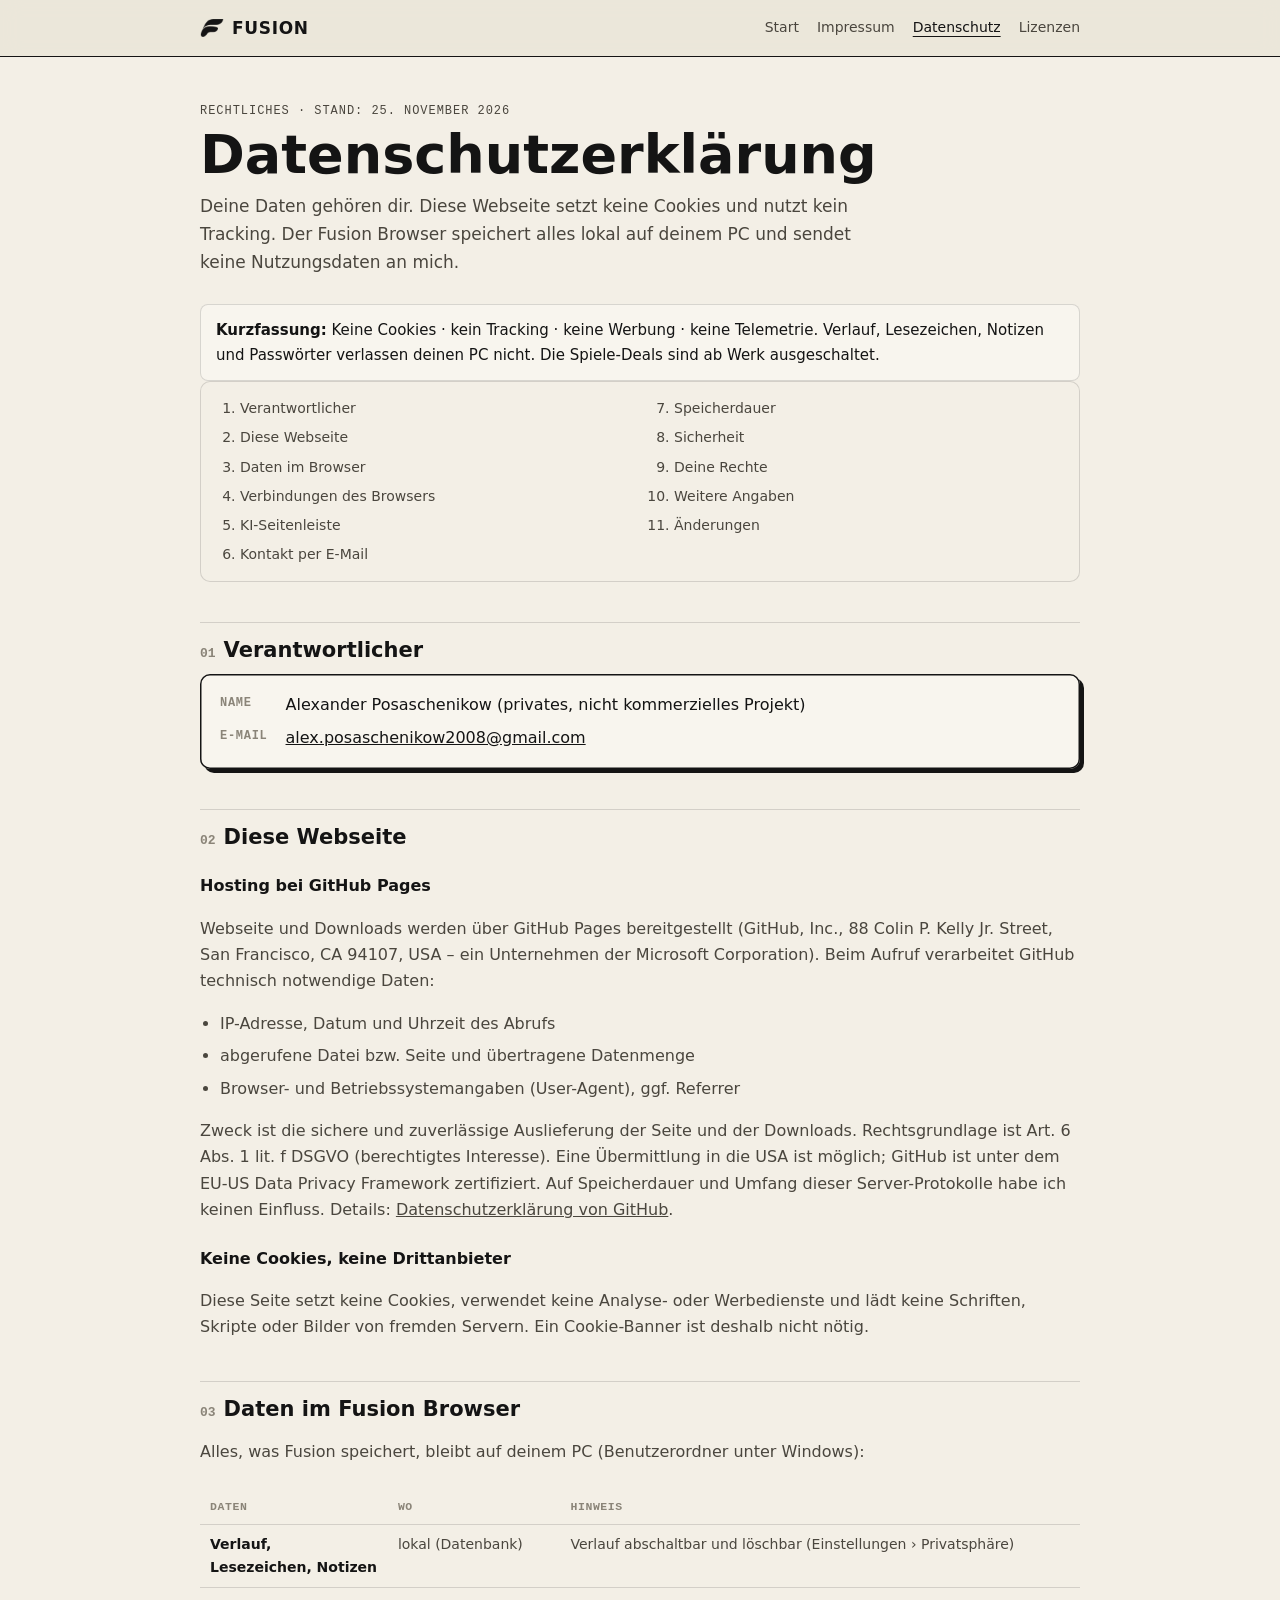
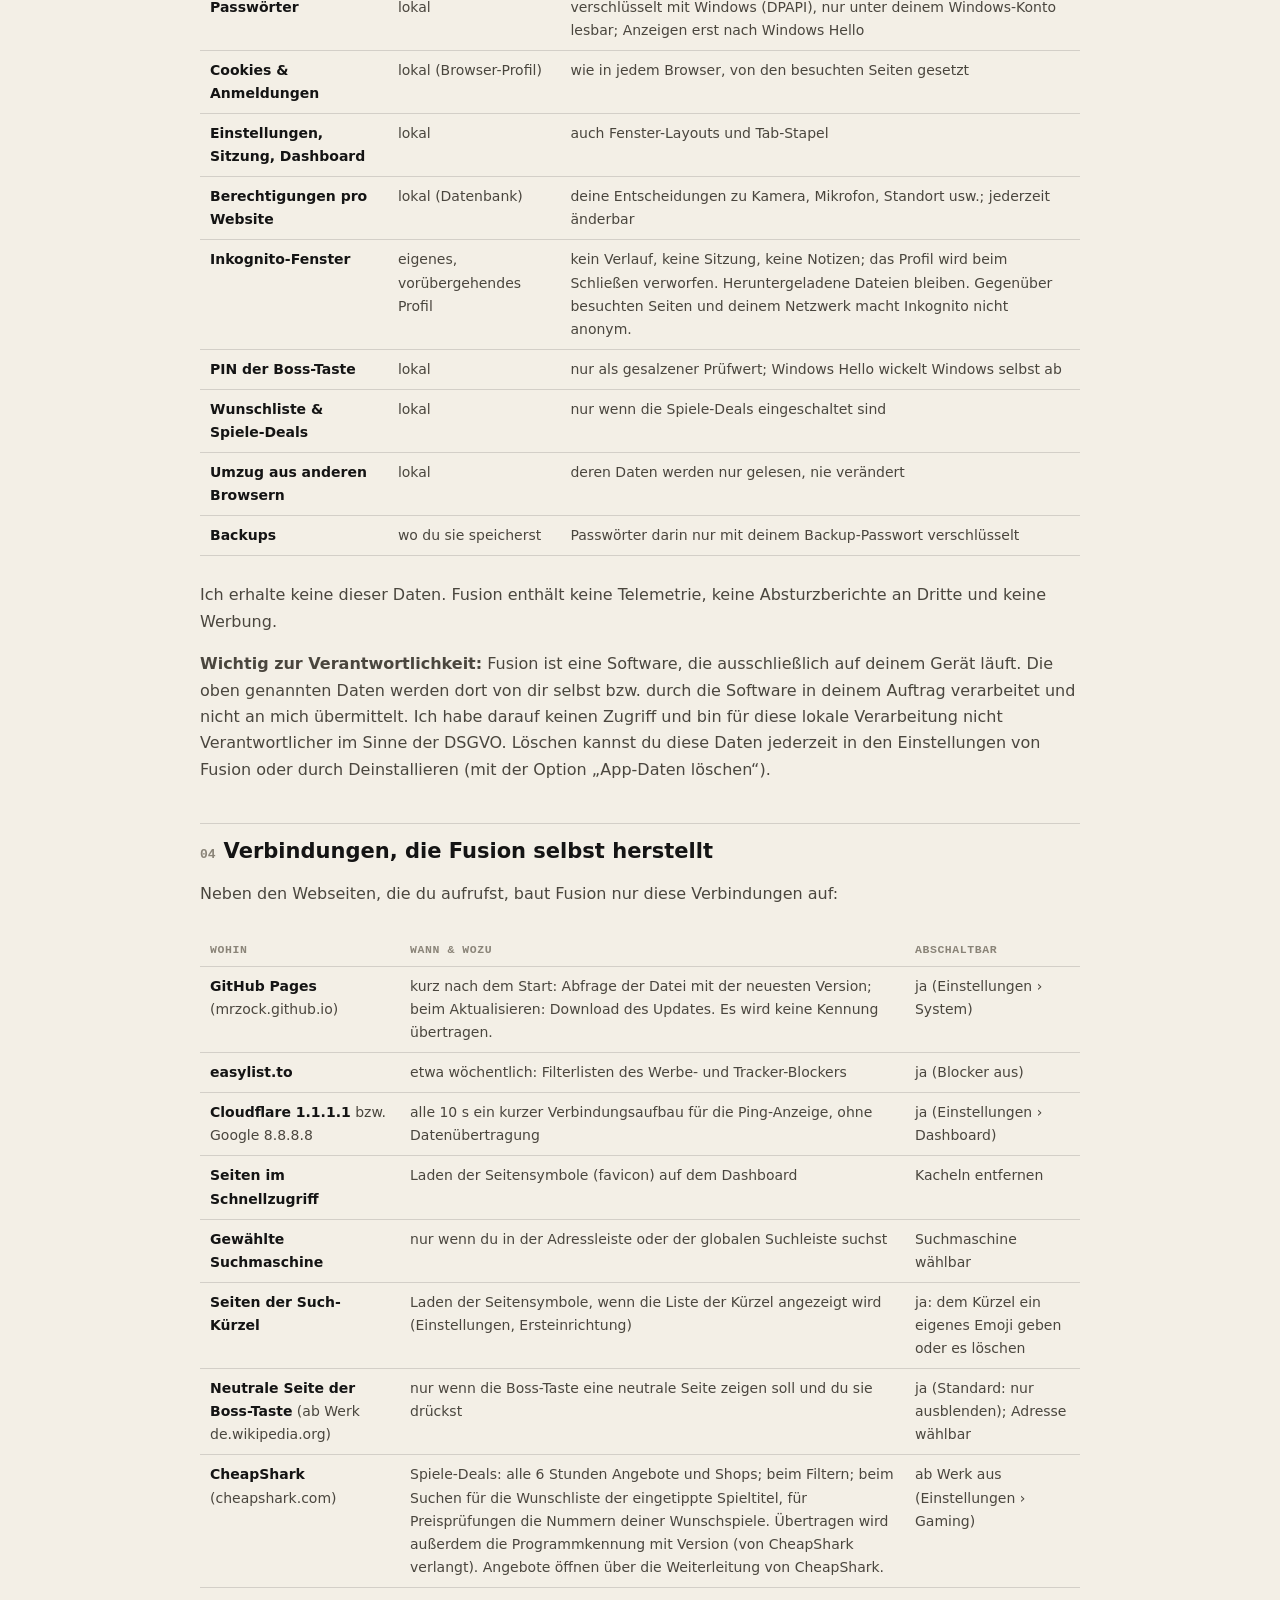
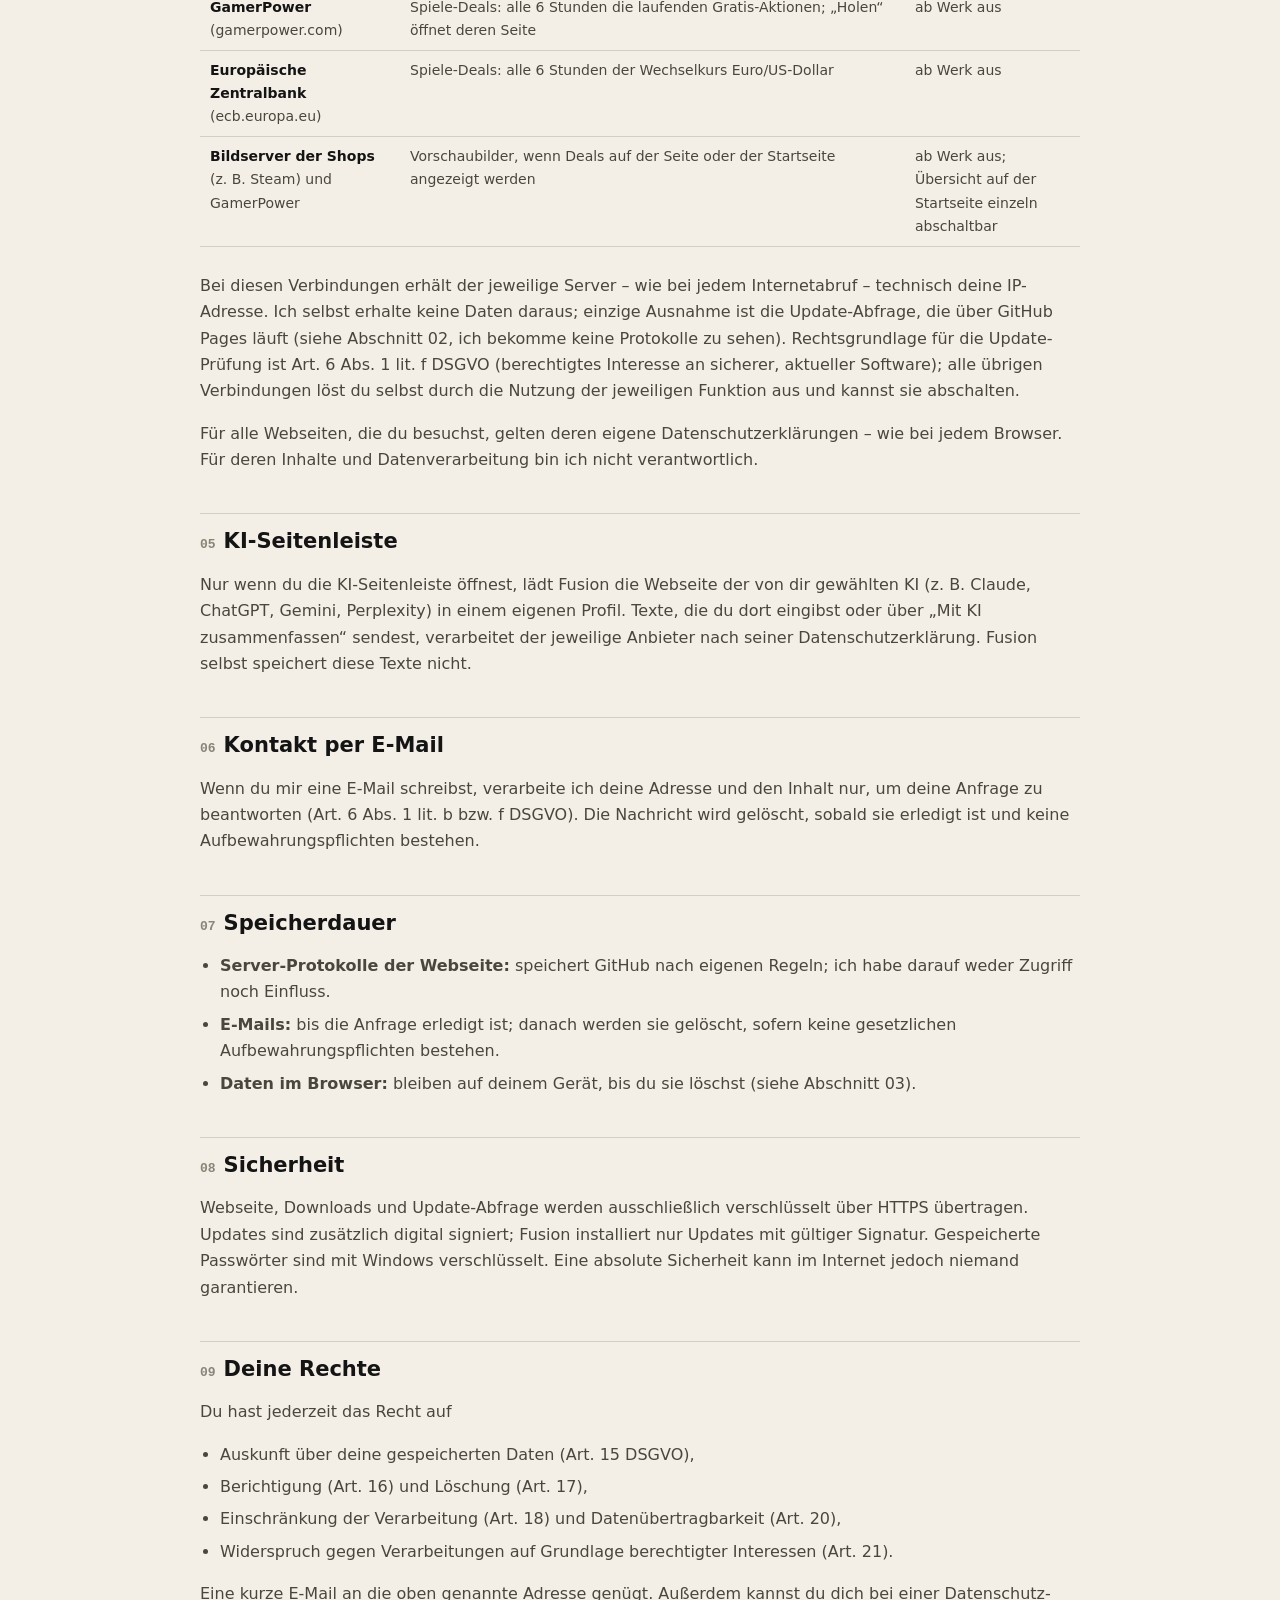
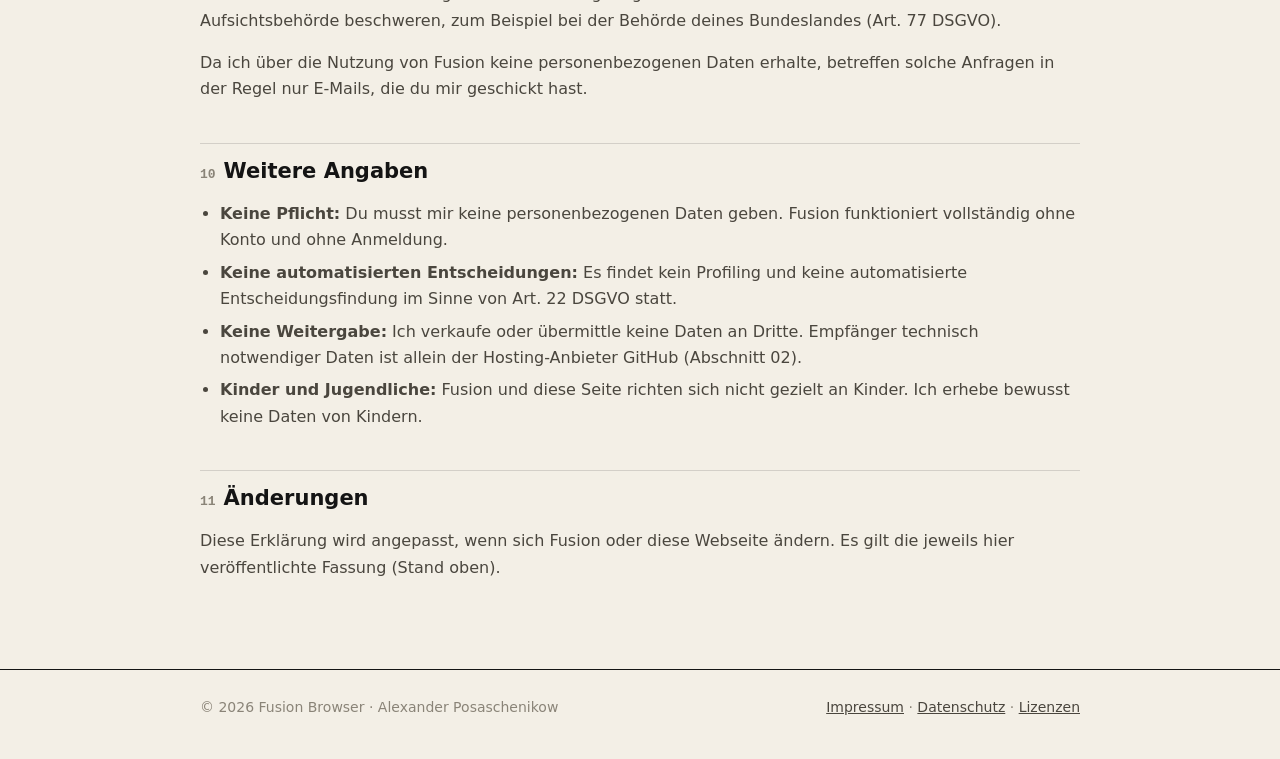
==== commit 0d9d3d6e: "Fusion Browser 3.2.0 Co-Authored-By: Claude Sonnet 5.5 <noreply@anthropic.com>" ====
--- a/datenschutz.html
+++ b/datenschutz.html
@@ -31,6 +31,7 @@
   <div class="note">
     <b>Kurzfassung:</b> Keine Cookies · kein Tracking · keine Werbung · keine Telemetrie.
     Verlauf, Lesezeichen, Notizen und Passwörter verlassen deinen PC nicht.
+    Die Spiele-Deals sind ab Werk ausgeschaltet.
   </div>
 
   <nav class="toc" aria-label="Inhalt">
@@ -93,7 +94,12 @@
         <tr><td><b>Verlauf, Lesezeichen, Notizen</b></td><td>lokal (Datenbank)</td><td>Verlauf abschaltbar und löschbar (Einstellungen › Privatsphäre)</td></tr>
         <tr><td><b>Passwörter</b></td><td>lokal</td><td>verschlüsselt mit Windows (DPAPI), nur unter deinem Windows-Konto lesbar; Anzeigen erst nach Windows Hello</td></tr>
         <tr><td><b>Cookies &amp; Anmeldungen</b></td><td>lokal (Browser-Profil)</td><td>wie in jedem Browser, von den besuchten Seiten gesetzt</td></tr>
-        <tr><td><b>Einstellungen, Sitzung, Dashboard</b></td><td>lokal</td><td>—</td></tr>
+        <tr><td><b>Einstellungen, Sitzung, Dashboard</b></td><td>lokal</td><td>auch Fenster-Layouts und Tab-Stapel</td></tr>
+        <tr><td><b>Berechtigungen pro Website</b></td><td>lokal (Datenbank)</td><td>deine Entscheidungen zu Kamera, Mikrofon, Standort usw.; jederzeit änderbar</td></tr>
+        <tr><td><b>Inkognito-Fenster</b></td><td>eigenes, vorübergehendes Profil</td><td>kein Verlauf, keine Sitzung, keine Notizen; das Profil wird beim Schließen verworfen. Heruntergeladene Dateien bleiben. Gegenüber besuchten Seiten und deinem Netzwerk macht Inkognito nicht anonym.</td></tr>
+        <tr><td><b>PIN der Boss-Taste</b></td><td>lokal</td><td>nur als gesalzener Prüfwert; Windows Hello wickelt Windows selbst ab</td></tr>
+        <tr><td><b>Wunschliste &amp; Spiele-Deals</b></td><td>lokal</td><td>nur wenn die Spiele-Deals eingeschaltet sind</td></tr>
+        <tr><td><b>Umzug aus anderen Browsern</b></td><td>lokal</td><td>deren Daten werden nur gelesen, nie verändert</td></tr>
         <tr><td><b>Backups</b></td><td>wo du sie speicherst</td><td>Passwörter darin nur mit deinem Backup-Passwort verschlüsselt</td></tr>
       </tbody>
     </table>
@@ -117,7 +123,13 @@
         <tr><td><b>easylist.to</b></td><td>etwa wöchentlich: Filterlisten des Werbe- und Tracker-Blockers</td><td>ja (Blocker aus)</td></tr>
         <tr><td><b>Cloudflare 1.1.1.1</b> bzw. Google 8.8.8.8</td><td>alle 10 s ein kurzer Verbindungsaufbau für die Ping-Anzeige, ohne Datenübertragung</td><td>ja (Einstellungen › Dashboard)</td></tr>
         <tr><td><b>Seiten im Schnellzugriff</b></td><td>Laden der Seitensymbole (favicon) auf dem Dashboard</td><td>Kacheln entfernen</td></tr>
-        <tr><td><b>Gewählte Suchmaschine</b></td><td>nur wenn du in der Adressleiste suchst</td><td>Suchmaschine wählbar</td></tr>
+        <tr><td><b>Gewählte Suchmaschine</b></td><td>nur wenn du in der Adressleiste oder der globalen Suchleiste suchst</td><td>Suchmaschine wählbar</td></tr>
+        <tr><td><b>Seiten der Such-Kürzel</b></td><td>Laden der Seitensymbole, wenn die Liste der Kürzel angezeigt wird (Einstellungen, Ersteinrichtung)</td><td>ja: dem Kürzel ein eigenes Emoji geben oder es löschen</td></tr>
+        <tr><td><b>Neutrale Seite der Boss-Taste</b> (ab Werk de.wikipedia.org)</td><td>nur wenn die Boss-Taste eine neutrale Seite zeigen soll und du sie drückst</td><td>ja (Standard: nur ausblenden); Adresse wählbar</td></tr>
+        <tr><td><b>CheapShark</b> (cheapshark.com)</td><td>Spiele-Deals: alle 6 Stunden Angebote und Shops; beim Filtern; beim Suchen für die Wunschliste der eingetippte Spieltitel, für Preisprüfungen die Nummern deiner Wunschspiele. Übertragen wird außerdem die Programmkennung mit Version (von CheapShark verlangt). Angebote öffnen über die Weiterleitung von CheapShark.</td><td>ab Werk aus (Einstellungen › Gaming)</td></tr>
+        <tr><td><b>GamerPower</b> (gamerpower.com)</td><td>Spiele-Deals: alle 6 Stunden die laufenden Gratis-Aktionen; „Holen“ öffnet deren Seite</td><td>ab Werk aus</td></tr>
+        <tr><td><b>Europäische Zentralbank</b> (ecb.europa.eu)</td><td>Spiele-Deals: alle 6 Stunden der Wechselkurs Euro/US-Dollar</td><td>ab Werk aus</td></tr>
+        <tr><td><b>Bildserver der Shops</b> (z. B. Steam) und GamerPower</td><td>Vorschaubilder, wenn Deals auf der Seite oder der Startseite angezeigt werden</td><td>ab Werk aus; Übersicht auf der Startseite einzeln abschaltbar</td></tr>
       </tbody>
     </table>
   </div>
